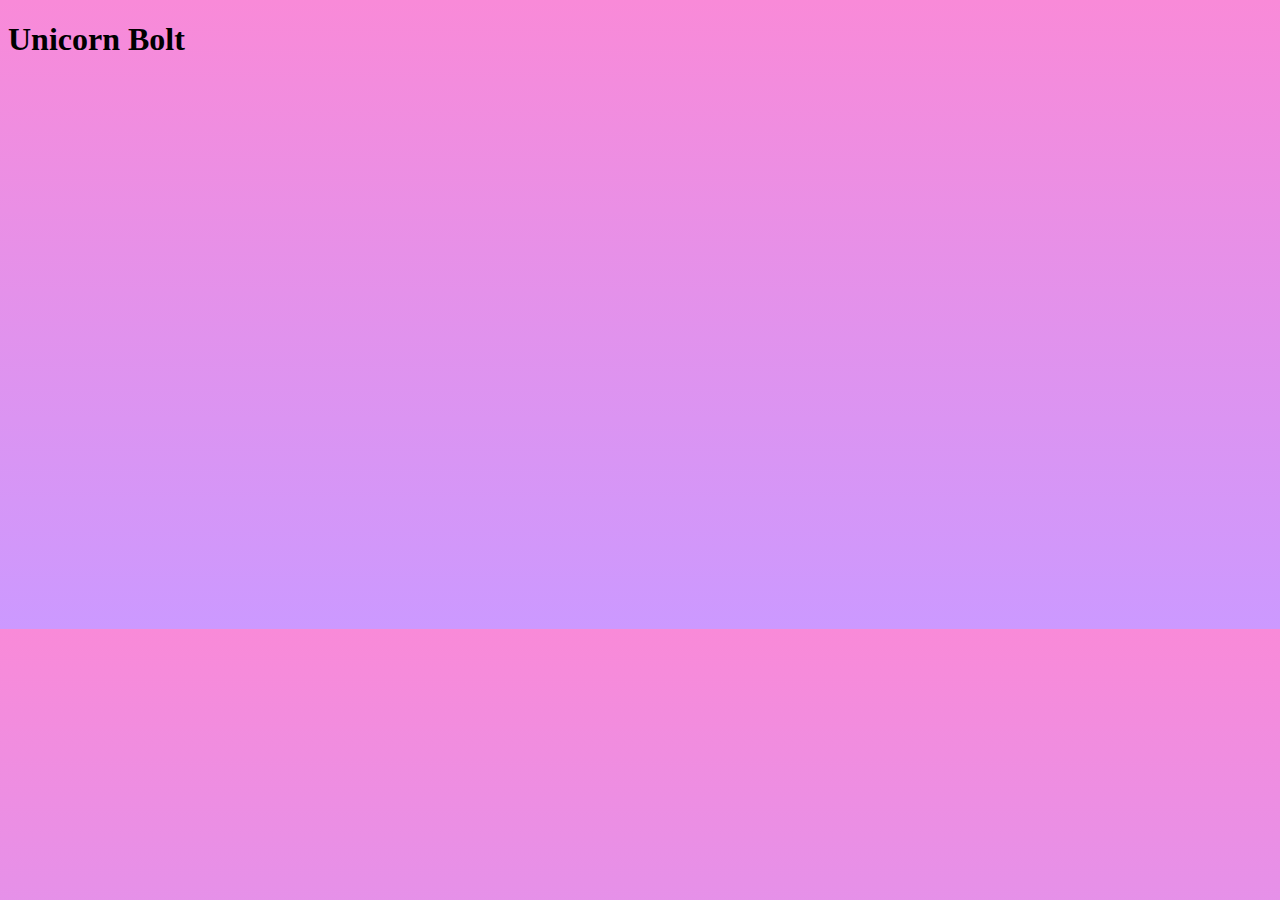
==== index.html @ 12d1ee03 "some changes" ====
<!DOCTYPE html>
<html lang="en">
  <head>
    <meta charset="UTF-8" />
    <meta http-equiv="X-UA-Compatible" content="IE=edge" />
    <meta name="viewport" content="width=device-width, initial-scale=1.0" />
    <link rel="stylesheet" href="/CSS/style.css" />
    <title>Unicorn Bolt</title>
  </head>
  <body>
    <h1>Unicorn Bolt</h1>

    <script src="script.js"></script>
  </body>
</html>
---- CSS/style.css ----
body {
  height: 600px;
  background-image: linear-gradient(#f98ad8, #cc99ff);
}
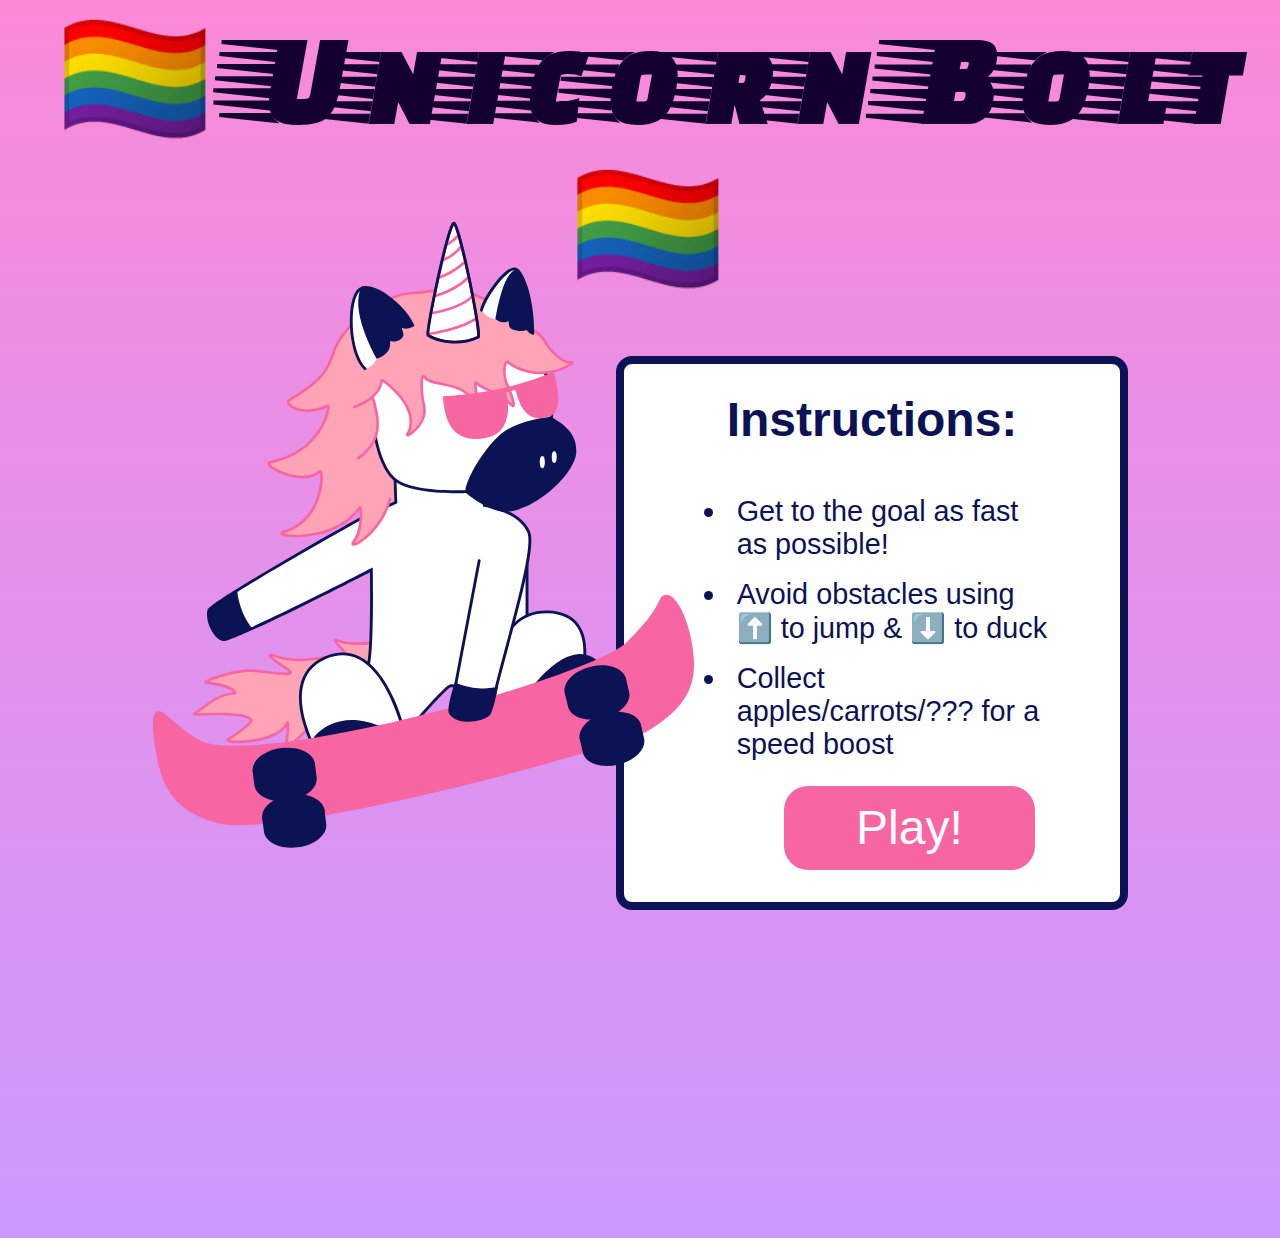
==== commit ac3a017a: "Merge branch 'main' of https://github.com/ju-nmd2022/fop-final-project-project-8" ====
--- a/index.html
+++ b/index.html
@@ -4,12 +4,30 @@
     <meta charset="UTF-8" />
     <meta http-equiv="X-UA-Compatible" content="IE=edge" />
     <meta name="viewport" content="width=device-width, initial-scale=1.0" />
-    <link rel="stylesheet" href="/CSS/style.css" />
-    <title>Unicorn Bolt</title>
+    <link rel="stylesheet" href="style.css" />
+    <link href="https://fonts.googleapis.com/css2?family=Faster+One&display=swap" rel="stylesheet">
+    <title>🏳️‍🌈Unicorn Bolt🏳️‍🌈</title>
   </head>
   <body>
-    <h1>Unicorn Bolt</h1>
-
+    <header>
+    <h1> 🏳️‍🌈  Unicorn Bolt  🏳️‍🌈</h1>
+  </header>
+  <main class="container">
+    <img class="unicorn-jump" src="unicorm-jump.svg" alt="White unicorn with pink mane, horn and sunglasses jumping on a skateboard.">
+    <div class="start-text">
+      <h2>Instructions:</h2>
+      <ul>
+        <li>Get to the goal as fast as possible!</li>
+        <li>Avoid obstacles using ⬆️ to jump & ⬇️ to duck</li>
+        <li>Collect apples/carrots/??? for a speed boost</li>
+      </ul>
+      <a href="game.html">
+        <button id="play-button">
+        Play!
+        </button>
+      </a>
+  </div>
+</main>
     <script src="script.js"></script>
   </body>
 </html>
--- a/style.css
+++ b/style.css
@@ -0,0 +1,81 @@
+body {
+  width: 100%;
+  /* height: 600px; */
+  background-image: linear-gradient(#F98AD8, #cc99ff);
+  /* overflow gör så att man inte kan scrolla */
+  overflow: hidden;
+}
+
+header {
+  text-align: center;
+  font-size: 4em;
+  font-family: 'Faster One', cursive;
+  color: rgb(19, 0, 48);
+  margin-top: -1.3em;
+}
+
+.container {
+  display: grid;
+  height: 100%;
+  width: 100%;
+  grid-template-columns: 1fr 1fr;
+  grid-template-areas: 
+  "img text";
+}
+
+.unicorn-jump {
+  max-width: 100%;
+  grid-area: img;
+  margin-right: -6em;
+  margin-top: -11em;
+  justify-self: self-end;
+  z-index: 2;
+}
+
+.start-text {
+  color: #0B1355;
+  grid-area: text;
+  background-color: rgb(255, 255, 255);
+  z-index: 1;
+  margin-right: 10em;
+  margin-bottom: 20em;
+  margin-top: -2em;
+  margin-left: -2em;
+  justify-self: center;
+  padding: 2em;
+  padding-left: 4em;
+  padding-right: 4em;
+  border-radius: 1em;
+  border: 0.5em solid #0B1355;
+}
+
+h2 {
+  text-align: center;
+  font-size: 3em;
+  margin-top: -0.1em;
+  font-family: Arial, Helvetica, sans-serif;
+}
+
+li{
+  font-size: 1.8em;
+  font-family: Arial, sans-serif;
+  padding: 0.3em;
+}
+
+#play-button {
+  margin-left: 2em;
+  background-color: #F765A2;
+  font-size: 3em;
+  padding: 0.3em;
+  padding-left: 1.5em;
+  padding-right: 1.5em;
+  font-family: Arial, sans-serif;
+  border-radius: 0.5em;
+  color: white;
+  border: transparent;
+}
+
+#play-button:hover {
+  background-color:#cc99ff;
+}
+
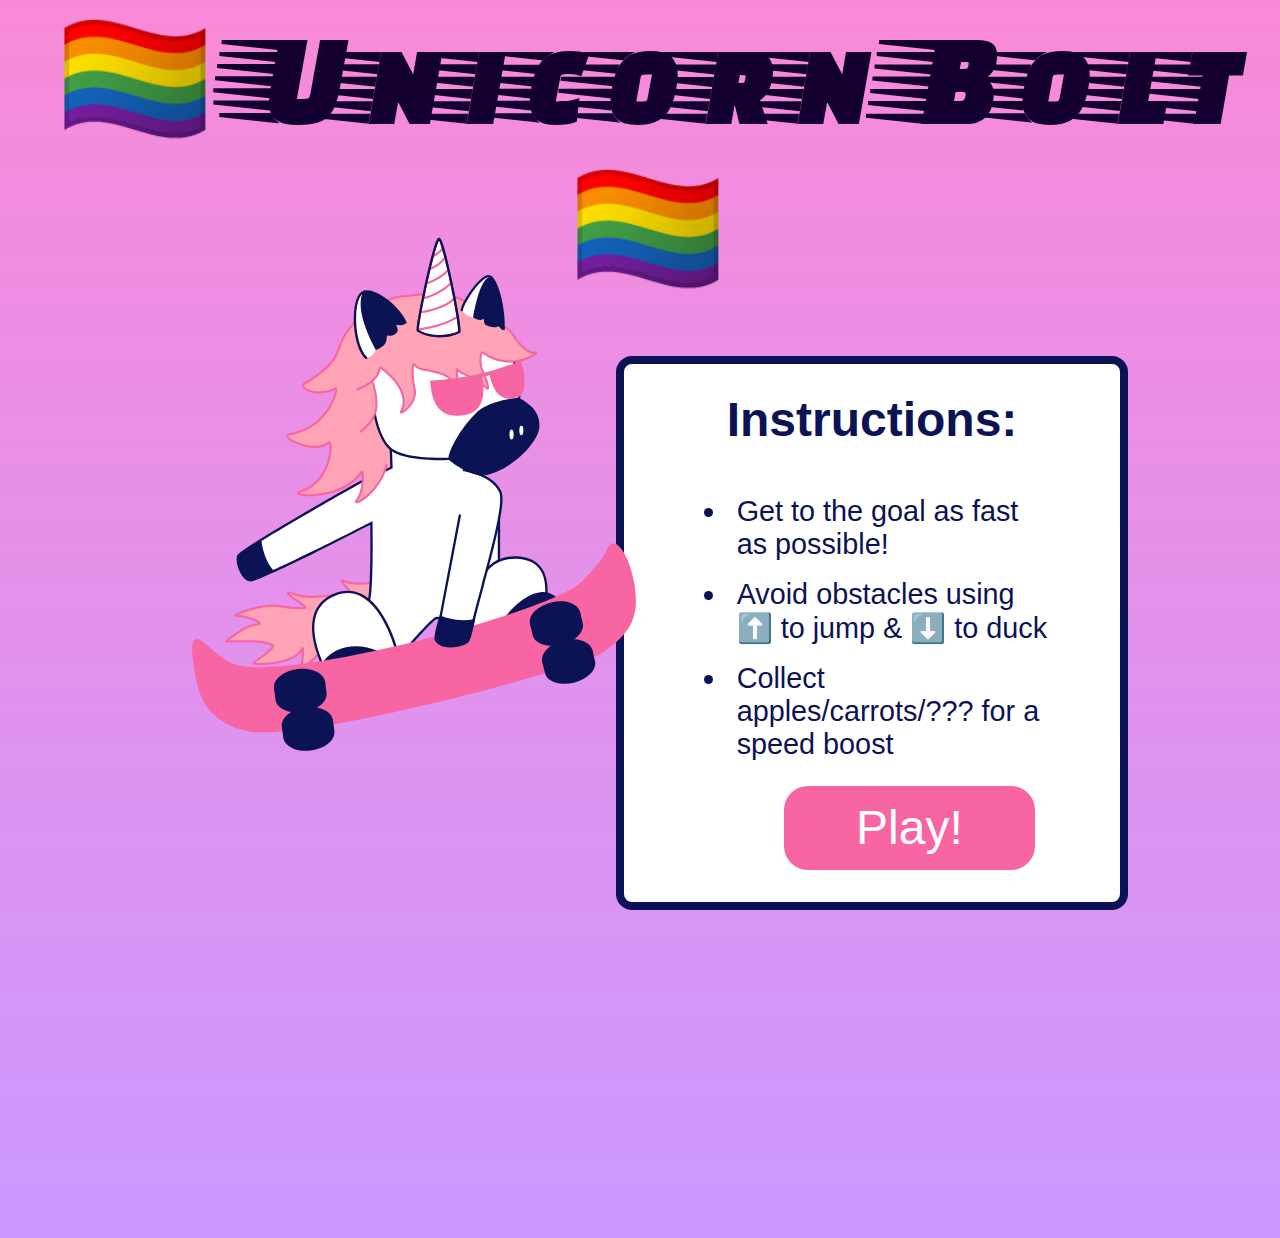
==== commit 42325a19: "jump is kinda fixed, duck is almost" ====
--- a/index.html
+++ b/index.html
@@ -4,30 +4,35 @@
     <meta charset="UTF-8" />
     <meta http-equiv="X-UA-Compatible" content="IE=edge" />
     <meta name="viewport" content="width=device-width, initial-scale=1.0" />
-    <link rel="stylesheet" href="style.css" />
-    <link href="https://fonts.googleapis.com/css2?family=Faster+One&display=swap" rel="stylesheet">
+    <link rel="stylesheet" href="CSS/style.css" />
+    <link
+      href="https://fonts.googleapis.com/css2?family=Faster+One&display=swap"
+      rel="stylesheet"
+    />
     <title>🏳️‍🌈Unicorn Bolt🏳️‍🌈</title>
   </head>
   <body>
     <header>
-    <h1> 🏳️‍🌈  Unicorn Bolt  🏳️‍🌈</h1>
-  </header>
-  <main class="container">
-    <img class="unicorn-jump" src="unicorm-jump.svg" alt="White unicorn with pink mane, horn and sunglasses jumping on a skateboard.">
-    <div class="start-text">
-      <h2>Instructions:</h2>
-      <ul>
-        <li>Get to the goal as fast as possible!</li>
-        <li>Avoid obstacles using ⬆️ to jump & ⬇️ to duck</li>
-        <li>Collect apples/carrots/??? for a speed boost</li>
-      </ul>
-      <a href="game.html">
-        <button id="play-button">
-        Play!
-        </button>
-      </a>
-  </div>
-</main>
+      <h1>🏳️‍🌈 Unicorn Bolt 🏳️‍🌈</h1>
+    </header>
+    <main class="container">
+      <img
+        class="unicorn-jump"
+        src="unicorn-jump.svg"
+        alt="White unicorn with pink mane, horn and sunglasses jumping on a skateboard."
+      />
+      <div class="start-text">
+        <h2>Instructions:</h2>
+        <ul>
+          <li>Get to the goal as fast as possible!</li>
+          <li>Avoid obstacles using ⬆️ to jump & ⬇️ to duck</li>
+          <li>Collect apples/carrots/??? for a speed boost</li>
+        </ul>
+        <a href="game.html">
+          <button id="play-button">Play!</button>
+        </a>
+      </div>
+    </main>
     <script src="script.js"></script>
   </body>
 </html>
--- a/CSS/style.css
+++ b/CSS/style.css
@@ -0,0 +1,81 @@
+body {
+  width: 100%;
+  /* height: 600px; */
+  background-image: linear-gradient(#F98AD8, #cc99ff);
+  /* overflow gör så att man inte kan scrolla */
+  overflow: hidden;
+}
+
+header {
+  text-align: center;
+  font-size: 4em;
+  font-family: 'Faster One', cursive;
+  color: rgb(19, 0, 48);
+  margin-top: -1.3em;
+}
+
+.container {
+  display: grid;
+  height: 100%;
+  width: 100%;
+  grid-template-columns: 1fr 1fr;
+  grid-template-areas: 
+  "img text";
+}
+
+.unicorn-jump {
+  max-width: 100%;
+  grid-area: img;
+  margin-right: -6em;
+  margin-top: -11em;
+  justify-self: self-end;
+  z-index: 2;
+}
+
+.start-text {
+  color: #0B1355;
+  grid-area: text;
+  background-color: rgb(255, 255, 255);
+  z-index: 1;
+  margin-right: 10em;
+  margin-bottom: 20em;
+  margin-top: -2em;
+  margin-left: -2em;
+  justify-self: center;
+  padding: 2em;
+  padding-left: 4em;
+  padding-right: 4em;
+  border-radius: 1em;
+  border: 0.5em solid #0B1355;
+}
+
+h2 {
+  text-align: center;
+  font-size: 3em;
+  margin-top: -0.1em;
+  font-family: Arial, Helvetica, sans-serif;
+}
+
+li{
+  font-size: 1.8em;
+  font-family: Arial, sans-serif;
+  padding: 0.3em;
+}
+
+#play-button {
+  margin-left: 2em;
+  background-color: #F765A2;
+  font-size: 3em;
+  padding: 0.3em;
+  padding-left: 1.5em;
+  padding-right: 1.5em;
+  font-family: Arial, sans-serif;
+  border-radius: 0.5em;
+  color: white;
+  border: transparent;
+}
+
+#play-button:hover {
+  background-color:#cc99ff;
+}
+
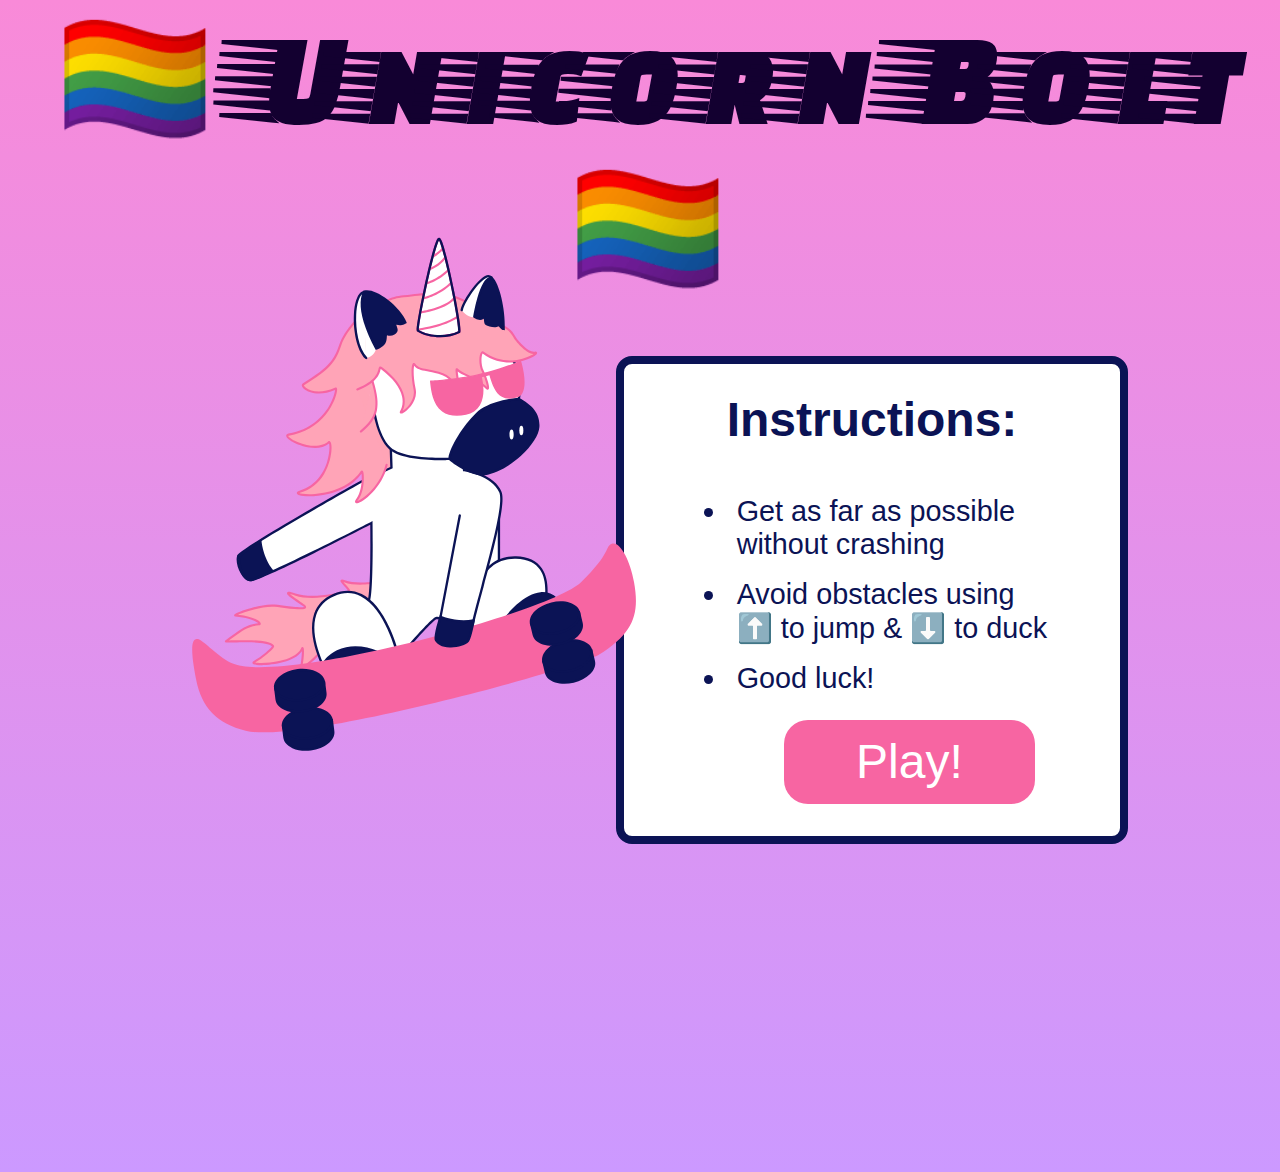
==== commit b0498d92: "small fixes" ====
--- a/index.html
+++ b/index.html
@@ -24,9 +24,9 @@
       <div class="start-text">
         <h2>Instructions:</h2>
         <ul>
-          <li>Get to the goal as fast as possible!</li>
+          <li>Get as far as possible without crashing</li>
           <li>Avoid obstacles using ⬆️ to jump & ⬇️ to duck</li>
-          <li>Collect apples/carrots/??? for a speed boost</li>
+          <li>Good luck!</li>
         </ul>
         <a href="game.html">
           <button id="play-button">Play!</button>
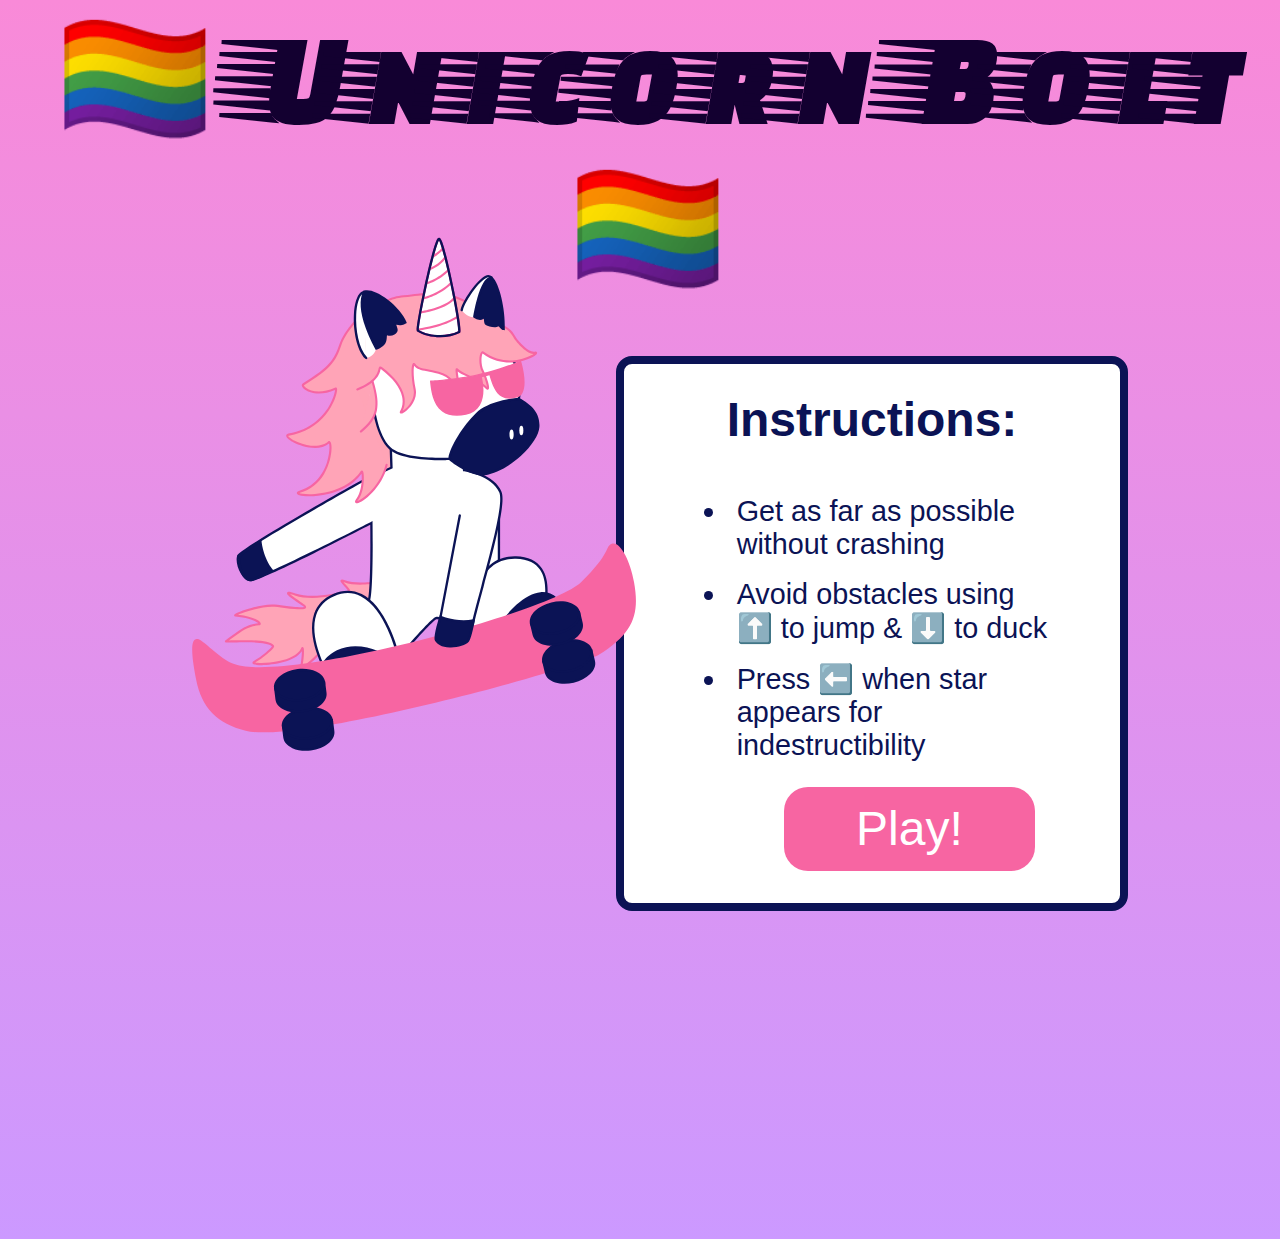
==== commit efabd5b0: "game over screen = pretty" ====
--- a/index.html
+++ b/index.html
@@ -4,7 +4,7 @@
     <meta charset="UTF-8" />
     <meta http-equiv="X-UA-Compatible" content="IE=edge" />
     <meta name="viewport" content="width=device-width, initial-scale=1.0" />
-    <link rel="stylesheet" href="CSS/style.css" />
+    <link rel="stylesheet" href="./CSS/style.css" />
     <link
       href="https://fonts.googleapis.com/css2?family=Faster+One&display=swap"
       rel="stylesheet"
@@ -26,13 +26,12 @@
         <ul>
           <li>Get as far as possible without crashing</li>
           <li>Avoid obstacles using ⬆️ to jump & ⬇️ to duck</li>
-          <li>Good luck!</li>
+          <li>Press ⬅️ when star appears for indestructibility</li>
         </ul>
         <a href="game.html">
           <button id="play-button">Play!</button>
         </a>
       </div>
     </main>
-    <script src="script.js"></script>
   </body>
 </html>
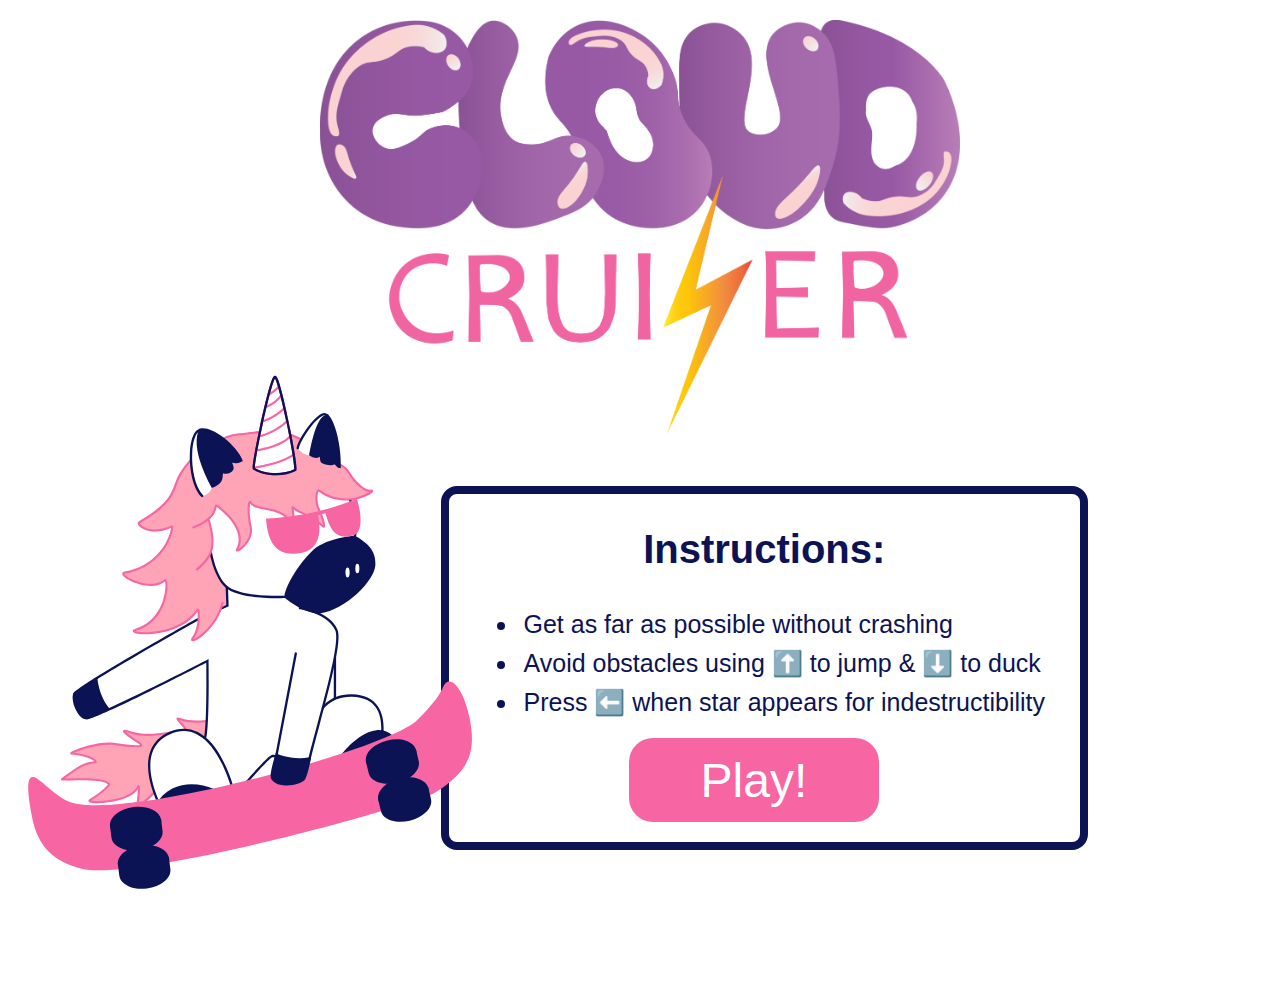
==== commit a4616475: "fixed name of game" ====
--- a/index.html
+++ b/index.html
@@ -9,12 +9,13 @@
       href="https://fonts.googleapis.com/css2?family=Faster+One&display=swap"
       rel="stylesheet"
     />
-    <title>🏳️‍🌈Unicorn Bolt🏳️‍🌈</title>
+    <title>⚡️Cloud Cruiser⚡️</title>
   </head>
   <body>
     <header>
-      <h1>🏳️‍🌈 Unicorn Bolt 🏳️‍🌈</h1>
+      <img id="title" src="./img/cloudcruiser.png" alt="">
     </header>
+
     <main class="container">
       <img
         class="unicorn-jump"
--- a/CSS/style.css
+++ b/CSS/style.css
@@ -1,69 +1,84 @@
 body {
   width: 100%;
+  background-image: url("../indexBackground.png");
+  background-size: cover;
+  background-position: top;
   /* height: 600px; */
-  background-image: linear-gradient(#F98AD8, #cc99ff);
+  /* background-image: linear-gradient(#F98AD8, #cc99ff); */
   /* overflow gör så att man inte kan scrolla */
   overflow: hidden;
 }
 
-header {
+/* header {
   text-align: center;
   font-size: 4em;
   font-family: 'Faster One', cursive;
   color: rgb(19, 0, 48);
   margin-top: -1.3em;
+} */
+
+#title {
+  width: 50%;
+  position: absolute;
+  top: 20px;
+  right: 25%;
+  z-index: 3;
 }
 
-.container {
-  display: grid;
-  height: 100%;
-  width: 100%;
-  grid-template-columns: 1fr 1fr;
+
+  /* margin-top: 200px; */
+  /* display: grid; */
+  /* height: 100%;
+  width: 100%; */
+  /* grid-template-columns: 1fr 1fr;
   grid-template-areas: 
-  "img text";
-}
+  "img text"; */
+
 
 .unicorn-jump {
-  max-width: 100%;
+  position: absolute;
+  left: -60px;
+  bottom: -90px;
+  width: 50%;
   grid-area: img;
-  margin-right: -6em;
-  margin-top: -11em;
-  justify-self: self-end;
   z-index: 2;
 }
 
 .start-text {
+  position: absolute;
+  bottom: 50px;
+  right: 15%;
   color: #0B1355;
-  grid-area: text;
+  /* grid-area: text; */
   background-color: rgb(255, 255, 255);
   z-index: 1;
-  margin-right: 10em;
+  /* margin-right: 10em;
   margin-bottom: 20em;
   margin-top: -2em;
-  margin-left: -2em;
+  margin-left: -2em; */
   justify-self: center;
-  padding: 2em;
-  padding-left: 4em;
-  padding-right: 4em;
+  padding-top: -30px;
+  padding-left: 30px;
+  padding-right: 30px;
   border-radius: 1em;
   border: 0.5em solid #0B1355;
 }
 
 h2 {
   text-align: center;
-  font-size: 3em;
-  margin-top: -0.1em;
+  font-size: 40px;
   font-family: Arial, Helvetica, sans-serif;
 }
 
 li{
-  font-size: 1.8em;
+  font-size: 25px;
   font-family: Arial, sans-serif;
-  padding: 0.3em;
+  padding: 5px;
 }
 
 #play-button {
-  margin-left: 2em;
+  position: relative;
+  left: 150px;
   background-color: #F765A2;
   font-size: 3em;
   padding: 0.3em;
@@ -73,6 +88,7 @@
   border-radius: 0.5em;
   color: white;
   border: transparent;
+  margin-bottom: 20px;
 }
 
 #play-button:hover {
